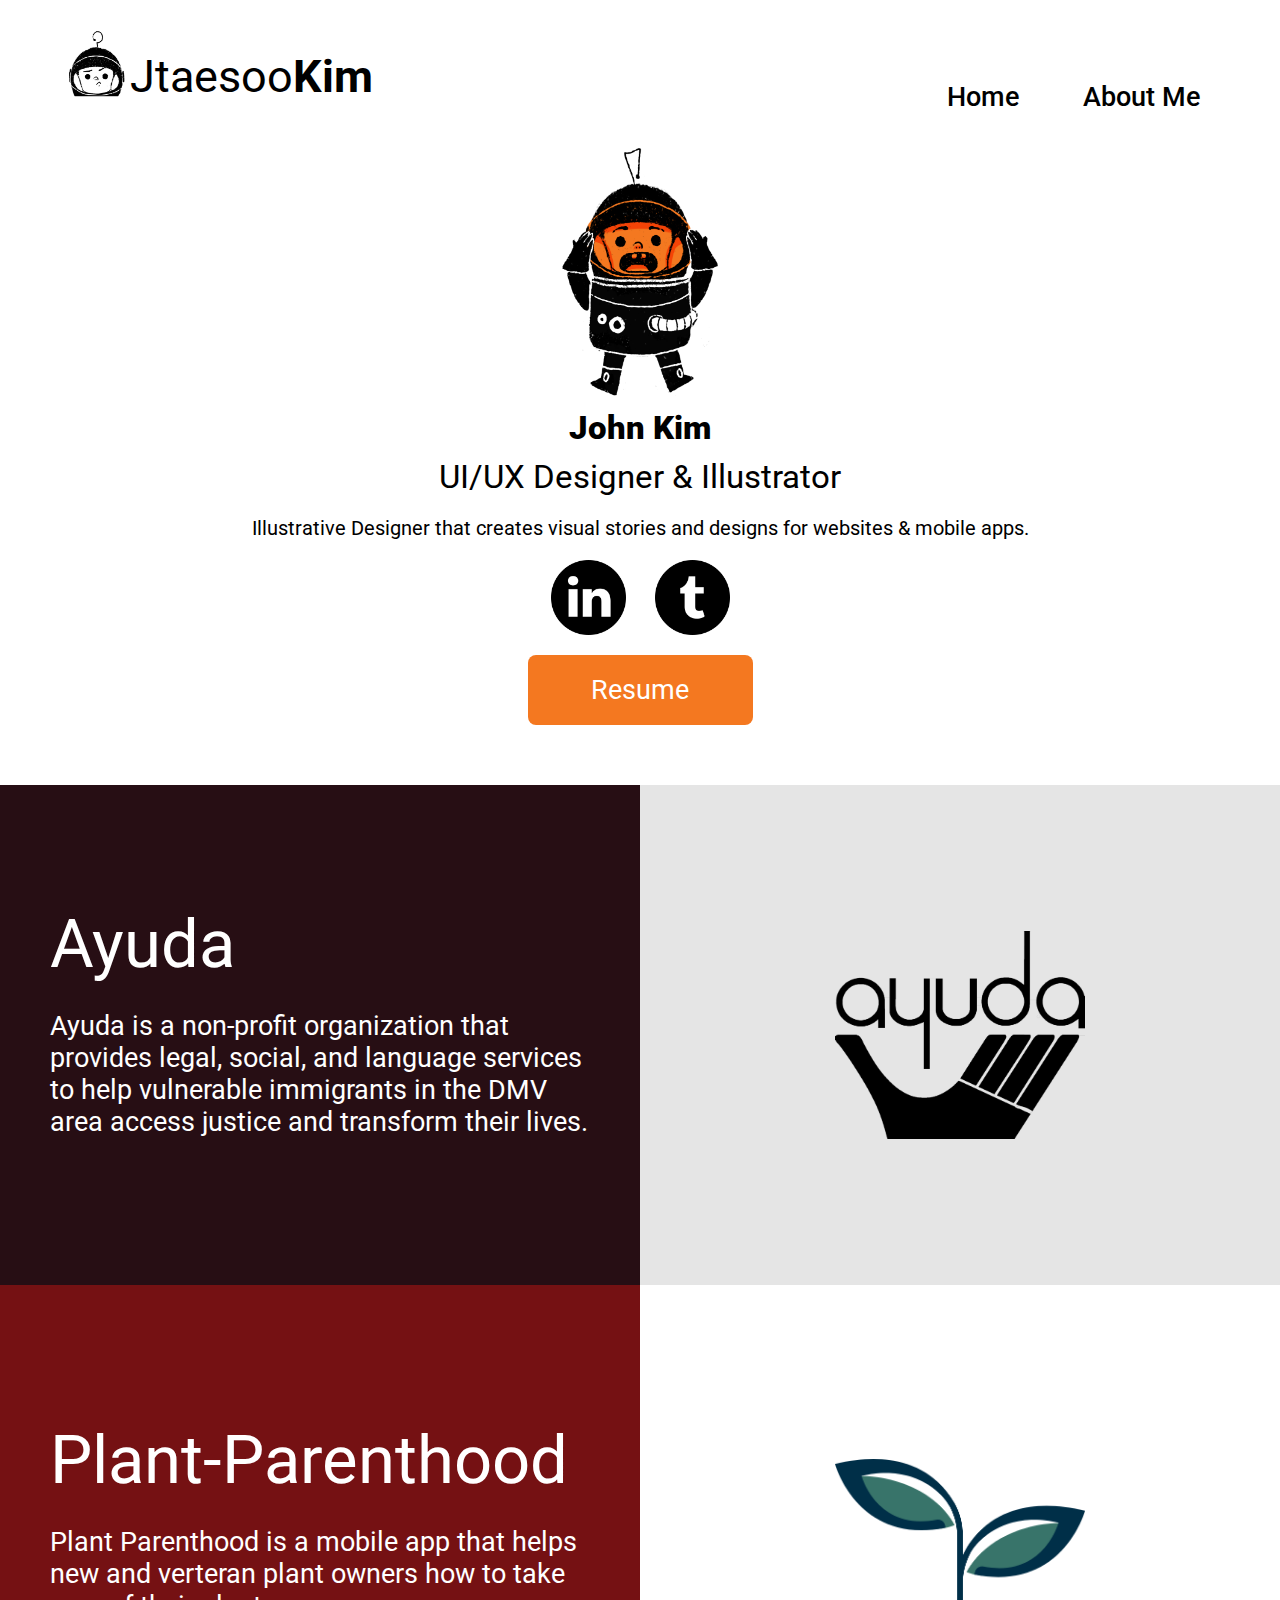
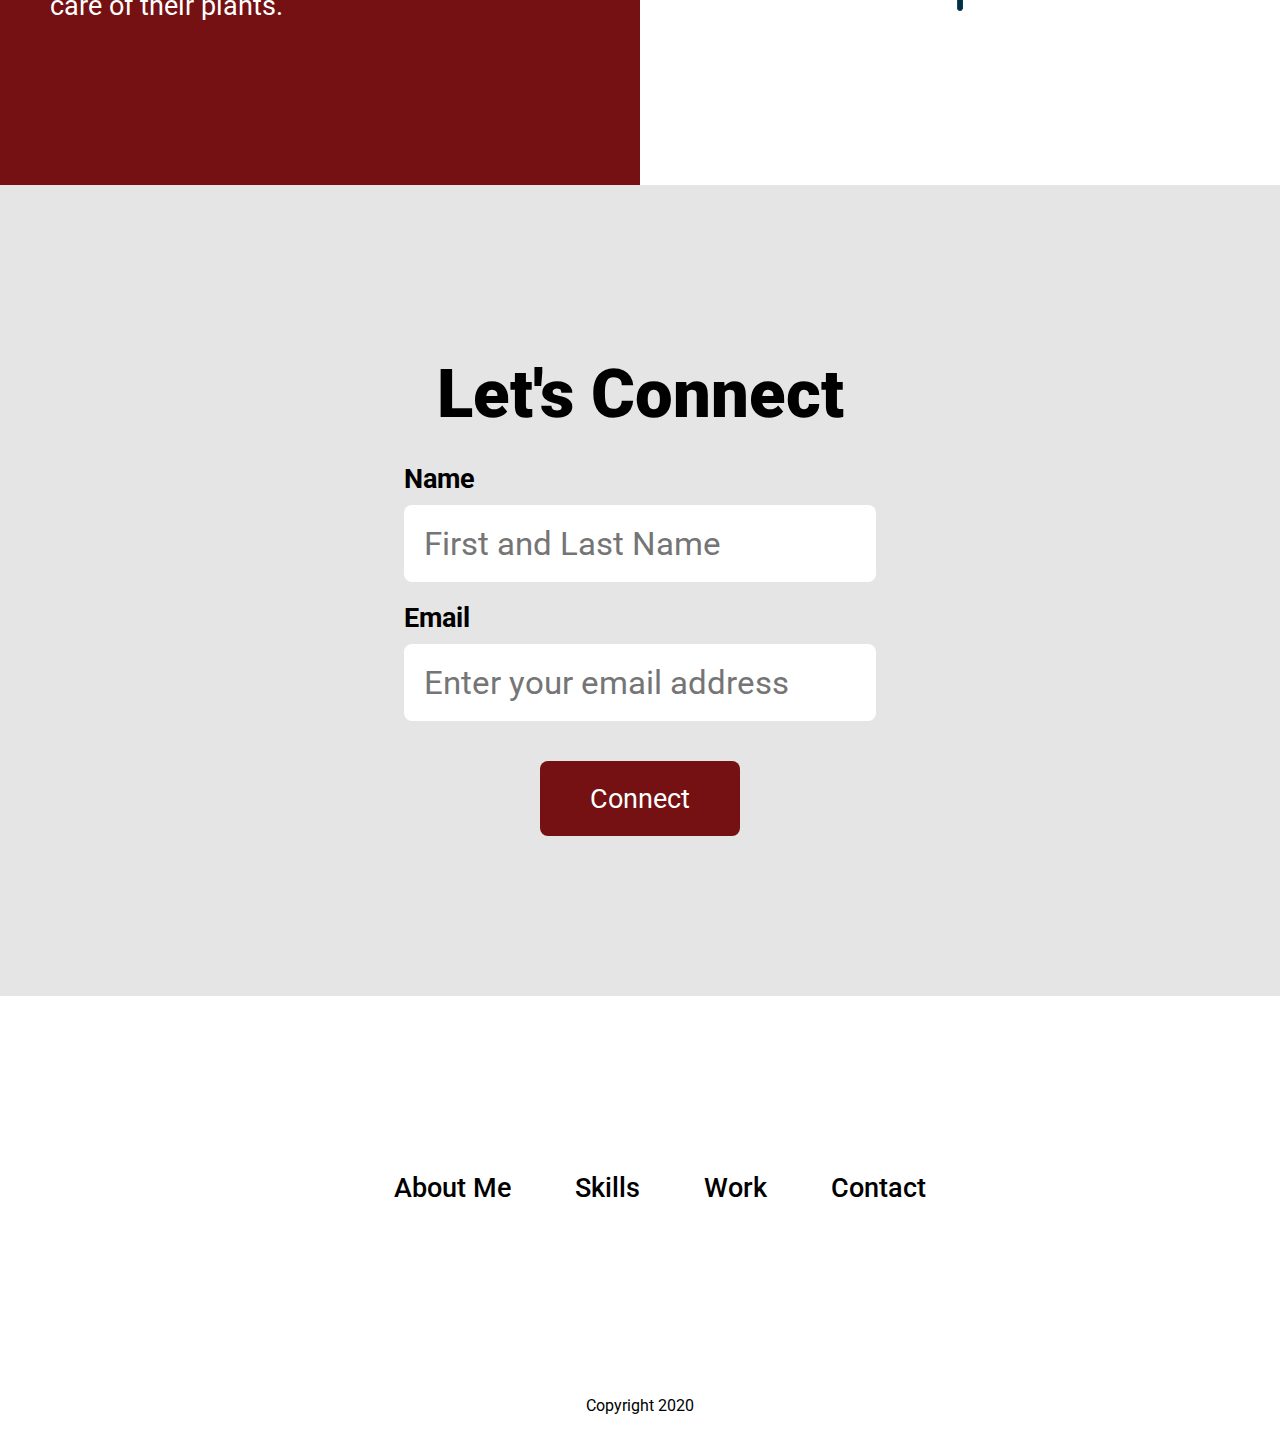
==== index.html @ 4cfc7bf6 "123" ====
<!DOCTYPE html>
<html lang="en">
<head>
    <meta charset="UTF-8">
    <meta name="viewport" content="width=device-width, initial-scale=1.0">
    <title>JTaesooKim</title>
    <link rel="stylesheet" href="./css/index.css">
    <link href='http://fonts.googleapis.com/css?family=Roboto:400,100,100italic,300,300italic,400italic,500,500italic,700,700italic,900italic,900' rel='stylesheet' type='text/css'>
</head>
<body>
<!-- TOP NAVIGATION -->
    <header class="navigation">
        <div class="header">
            <div class="left-header">
                <a href="/index.html"><img src="/images/Website_Icon.png"></a>
                <a href="/index.html"><p>Jtaesoo<b>Kim</b></p></a>
            </div>
            <nav class="right-header">
                <ul class="navBar">
                    <li><a class="nav-Home" href="index.html">Home</a></li>
                    <li><a class="nav-Aboutme" href="html/about.html">About Me</a></li>
                </ul>
            </nav>
        </div>
    </header>
<!-- Short Bio -->
    <section class="intro">
        <div class="info-left">
            <div class="bioINFO">
                <img class="mobile-char" src="/images/Character.png">
                <h1>John Kim</h1>
                <h2>UI/UX Designer & Illustrator</h2>
                <p>Illustrative Designer that creates visual stories and designs for websites & mobile apps.</p>
            </div>
            <div class="socialIcons">
                <img id="linkedin" class="icons" src="./images/001-linkedin.png">
                <img id="tumblr" class="icons" src="./images/002-twitter.png">
            </div>
            <button class="resumebtn">Resume</button>
        </div>
        <div class="info-right">
            <img class="profilePIC" src="./images/Character.png">
        </div>
    </section>
<!-- Projects -->
    <section class="projects">
        <div class="ayuda">
            <h1 class="mobile-Proj">Projects</h1>
            <div class="border project1-info">
                <div class="project-content">
                    <h2>Ayuda</h2>
                    <p>Ayuda is a non-profit organization that provides legal, social, and language services to help vulnerable immigrants in the DMV area access justice and transform their lives.</p>
                </div>
            </div>
            <div class="border ayuda-logo">
                <img id="ayuda-logo-img" src="./images/ayudaicon.png">
            </div>
        </div>
        <div class="plantp">
            <div class="border project2-info">
                <div class="project-content">
                    <h2>Plant-Parenthood</h2>
                    <p>Plant Parenthood is a mobile app that helps new and verteran plant owners how to take care of their plants.</p>
                </div>
            </div>
            <div class="border plantp-logo">
                <img id="plantp-logo-img" src="./images/ppicon.png">
            </div>
        </div>
    </section>
<!-- Connect -->
    <form class="connect">
        <div class="connect-container connect-h1">
            <h1>Let's Connect</h1>
        </div>
        <div class="connect-container connect-input-section">
            <div class="connect-content name-section">
                <div class="content-label"><label><b>Name</b></label></div>
                <div><input type="text" placeholder="First and Last Name"></div>
            </div>
            <div class="connect-content email-section">
                <div class="content-label"><label><b>Email</b></label></div>
                <div><input type="text" placeholder="Enter your email address"></div>
            </div>
            <div class="connect-content">
                <button id="submitbtn" type="submit">Connect</button>
            </div>
        </div>
    </form>
<!-- Footer -->
    <footer class="site-footer">
        <ul class="footer-links">
            <li><a href="#">About Me</a></li>
            <li><a href="#">Skills</a></li>
            <li><a href="#">Work</a></li>
            <li><a href="#">Contact</a></li>
        </ul>
    </footer>
    <div class="copyright">
        <p>Copyright 2020</p>
    </div>
</body>
</html>
---- css/index.css ----
h1, h2, h3, h4, h5, h6, p, button, a, ul, li, input, label {
    font-family: 'Roboto', sans-serif;
}
h1 {
    font-size: 50pt;
    font-weight: 900;
    margin: 10px 0 10px 0;
}
h2 {
    font-size: 50pt;
    font-weight: 400;
    margin: 10px 0 10px 0;
}
body {
    margin: 0;
}
label {
    font-size: 20pt;
}
input {
    height: 75px;
    width: 50vh;
    font-size: 25pt;
    background-color: #ffffff;
    border-radius: 8px;
    border: none;
    padding-left: 20px;
}
input:focus {
    outline-color: #751113;
    outline-style: solid;
    outline-width: 3px;
}
button:focus {
    outline: none;
}
.content-label {
    margin-bottom: 10px;
}
/* Navigation */
.left-header a {
    text-decoration: none;
    color: black;
}
.navigation {
    margin: 25px 50px 0 50px;
}
.bioINFO p {
    font-size: 25pt;
}
.info-left {
    width: 500px;
}
.header {
    display: flex;
    flex-direction: row;
}
.header .left-header img {
    width: 90px;
    height: 75px;
}
.left-header {
    display: flex;
    flex-direction: row;
    flex-grow: 1;
}
.left-header p {
    font-size: 45px;
    margin-top: 25px;
    margin-left: -10px;
}
.right-header .navBar {
    list-style-type: none;
    padding-top: 40px;
}
.nav-Home:hover {
    box-shadow: 0 3px #F47820;    
}
.nav-Home:active {
    transform: translateY(4px);
}
.nav-Aboutme:hover {
    box-shadow: 0 3px #F47820;
}
.navBar li {
    display: inline-block;
}
.navBar li a {
    font-size: 20pt;
    text-decoration: none;
    margin: 0 30px 0 30px;
    color: black;
    font-weight: 500;
}
/* Info Section */
.mobile-char {
    display: none;
}
.intro {
    display: flex;
    justify-content: space-between;
    margin-bottom: 80px;
}
.info-left {
    padding: 100px 100px 0 200px;
    justify-content: center;
    align-items: center;
}
.info-right {
    padding: 50px 100px 0 100px;
}
.profilePIC {
    height: 800px;
    padding-right: 200px;
}
.icons {
    width: 100px;
    padding: 0 0 16px 0;
}
.icons:hover {
    opacity: 0.7;
}
.icons:active {
    opacity: initial;
    transform: translateY(4px);
}
#linkedin {
    margin-right: 25px;
}
.resumebtn {
    border-radius: 8px;
    background-color: #F47820;
    border: none;
    color: white;
    width: 225px;
    height: 70px;
    font-size: 20pt;
}
.resumebtn:hover {
    opacity: 0.7;
}
.resumebtn:active {
    opacity: initial;
    background-color: #e05e00;
    box-shadow: 0 5px #666;
    transform: translateY(4px);
}
/* Projects */
.mobile-Proj {
    display: none;
}
.projects {
    display: flex;
    flex-direction: column;
    color: white;
}
.border {
    width: 50%;
    height: 500px;
}
.ayuda {
    display: flex;
    flex-direction: row;
}
#ayuda-logo-img {
    width: 250px;
}
.plantp{
    display: flex;
    flex-direction: row;
}
#plantp-logo-img {
    width: 250px;
}
.project1-info {
    display: flex;
    align-items: center;
    background-color: #270E14;
}
.ayuda-logo {
    display: flex;
    justify-content: center;
    align-items: center;
    background-color: #E5E5E5;
}
.project2-info {
    display: flex;
    align-items: center;
    background-color: #751113;
}
.plantp-logo {
    display: flex;
    justify-content: center;
    align-items: center;
    background-color: #ffffff;
}
.projects h2 {
    margin: 0;
}
.project-content{
    padding: 50px;
}
.project-content p {
    font-size: 20pt;
}
/* Connect Section */
.connect {
    padding: 160px 0 160px 0;
    background-color: #E5E5E5;
}
.connect-container{
    display: flex;
    justify-content: center;
    align-items: center;
}
.connect-input-section {
    height: 200px;
}
.name-section {
    display: flex;
    flex-direction: column;
}
.connect-content {
    display: inline-block;
}
.email-section {
    margin: 0 20px 0 20px;
}
#submitbtn {
    margin-top: 45px;
    height: 75px;
    width: 200px;
    border-radius: 8px;
    border: none;
    background-color: #751113;
    color: white;
    font-size: 20pt;
}
#submitbtn:hover {
    opacity: 0.7;
}
#submitbtn:active {
    opacity: initial;
    background-color: #5a0607;
    box-shadow: 0 5px #666;
    transform: translateY(4px);
}
/* Footer */
.site-footer {
    margin-top: 160px;
    display: flex;
    justify-content: center;
    align-items: center;
}
.footer-links li {
    display: inline-block;
}
.footer-links li a {
    font-size: 20pt;
    text-decoration: none;
    padding: 0 30px 0 30px;
    color: black;
    font-weight: 500;
}
.copyright {
    margin-top: 160px;
    display: flex;
    justify-content: center;
    align-items: center;
}
@media only screen and (max-width: 1000px) {
    /* Navigation */
    .navigation {
        margin: 0px;
    }
    .header {
        display: flex;
        flex-direction: row;
    }
    .header .left-header img {
        height: auto;
        width: 72px;
    }
    .left-header {
        display: flex;
        flex-direction: row;
        flex-grow: 1;
    }
    .left-header p {
        font-size: 30px;
        margin-top: 25px;
        margin-left: -10px;
    }
    .right-header {
        display: none;
    }
    .nav-Home:hover {
        box-shadow: 0 3px #F47820;    
    }
    .nav-Home:active {
        transform: translateY(4px);
    }
    .nav-Aboutme:hover {
        box-shadow: 0 3px #F47820;
    }
    .navBar li {
        display: inline-block;
    }
    .navBar li a {
        font-size: 20pt;
        text-decoration: none;
        padding: 0 30px 0 30px;
        color: black;
        font-weight: 500;
    }
    /* Projects */
    .mobile-Proj {
        font-size: 25pt;
        display: flex;
        justify-content: center;
        color: black;
        margin: 160px 0 40px 0;
    }
    .border.project1-info {
        display: none;
    }
    .border.project2-info {
        display: none;
    }
    .border {
        width: auto;
        height: 350px;
    }
    .ayuda {
        display: block;
    }
    #ayuda-logo-img {
        width: 250px;
    }
    .plantp{
        display: block;
        justify-content: center;
    }
    /* Form */

    /* Footer */
    .site-footer {
        margin-top: 160px;
    }
}
@media only screen and (max-width: 1705px) {
    /* Info */
    .mobile-char {
        display: block;
        margin-left: auto;
        margin-right: auto;
        height: 250px;
    }
    .intro {
        display: flex;
        flex-direction: column;
        margin-bottom: 0;
    }
    .bioINFO h1 {
        display: flex;
        justify-content: center;
        font-size: 25pt;
        
    }
    .bioINFO h2 {
        display: flex;
        justify-content: center;
        text-align: center;
        font-size: 25pt;
        padding: 0 70px;
    }
    .bioINFO p {
        text-align: center;
        font-size: 15pt;
        padding: 0 20px;
    }
    .info-left {
        display: flex;
        flex-direction: column;
        justify-content: center;
        padding: 0;
        width: 100%;
    }
    .info-right {
        display: none;
    }
    .icons {
        pointer-events: none;
        width: 75px;
        padding: 0 0 16px 0;
    }
    #linkedin {
        margin-right: 25px;
    }
    .resumebtn {
        pointer-events: none;
        margin-bottom: 60px;
    }
}
@media only screen and (max-width: 1400px) {
    .connect-container{
        display: flex;
        flex-direction: column;
        justify-content: center;
        align-items: center;
    }
    .connect-input-section {
        height: 100%;
        margin-bottom: 0;
    }
    input {
        box-shadow: none;
        outline-style: none;
    }
    .name-section {
        display: block;
    }
    .email-section {
        margin: 0 0px 0 0px;
    }
    #submitbtn {
        margin-top: 20px;
        height: 75px;
        width: 200px;
        border-radius: 8px;
        border: none;
        background-color: #751113;
        color: white;
        font-size: 20pt;
    }
    .connect-content {
        display: block;
        margin-top: 20px;
    }
    #submitbtn {
        pointer-events: none;
    }
}
@media only screen and (max-width: 650px) {
    input {
        width: 275px;
        font-size: 16pt;
        padding: 0;
        text-align: center;
    }
}
@media only screen and (max-width: 420px) {
    .connect-container.connect-h1 h1 {
        text-align: center;
    }
}
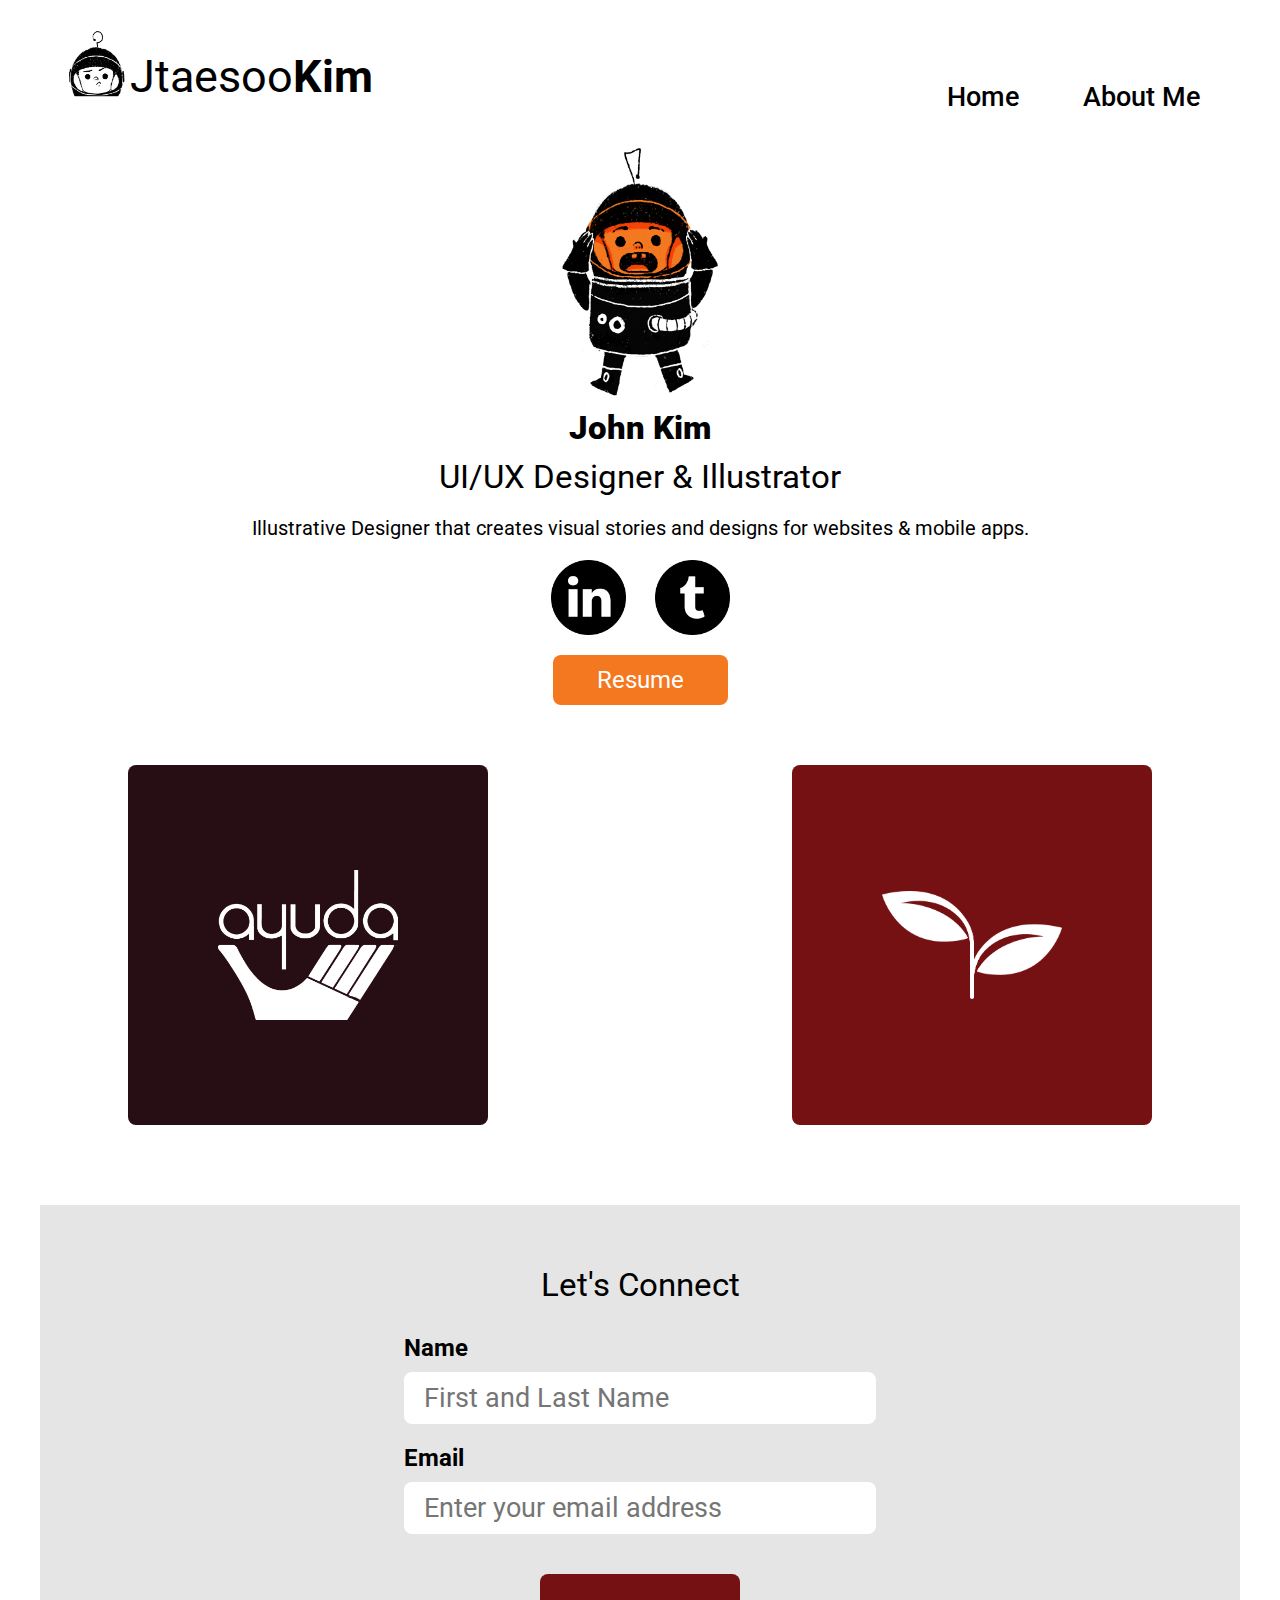
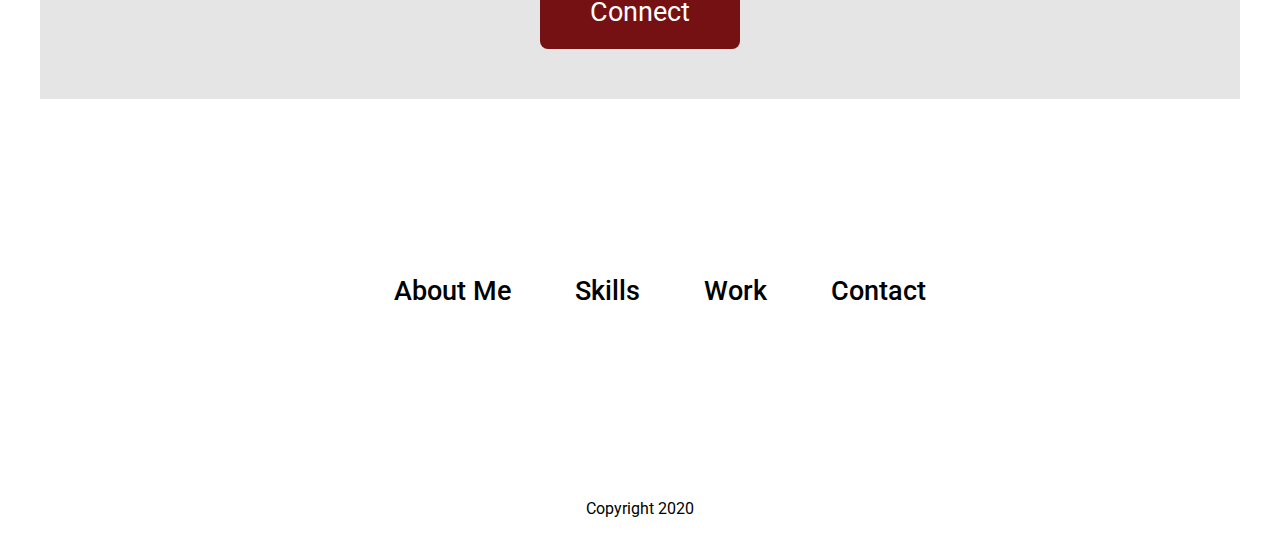
==== commit 7b922950: "123" ====
--- a/index.html
+++ b/index.html
@@ -5,14 +5,14 @@
     <meta name="viewport" content="width=device-width, initial-scale=1.0">
     <title>JTaesooKim</title>
     <link rel="stylesheet" href="./css/index.css">
-    <link href='http://fonts.googleapis.com/css?family=Roboto:400,100,100italic,300,300italic,400italic,500,500italic,700,700italic,900italic,900' rel='stylesheet' type='text/css'>
+    <link href='https://fonts.googleapis.com/css?family=Roboto:400,100,100italic,300,300italic,400italic,500,500italic,700,700italic,900italic,900' rel='stylesheet' type='text/css'>
 </head>
 <body>
 <!-- TOP NAVIGATION -->
     <header class="navigation">
         <div class="header">
             <div class="left-header">
-                <a href="/index.html"><img src="/images/Website_Icon.png"></a>
+                <a href="/index.html"><img src="./images/Website_Icon.png"></a>
                 <a href="/index.html"><p>Jtaesoo<b>Kim</b></p></a>
             </div>
             <nav class="right-header">
@@ -27,7 +27,7 @@
     <section class="intro">
         <div class="info-left">
             <div class="bioINFO">
-                <img class="mobile-char" src="/images/Character.png">
+                <img class="mobile-char" src="./images/Character.png">
                 <h1>John Kim</h1>
                 <h2>UI/UX Designer & Illustrator</h2>
                 <p>Illustrative Designer that creates visual stories and designs for websites & mobile apps.</p>
@@ -45,33 +45,16 @@
 <!-- Projects -->
     <section class="projects">
         <div class="ayuda">
-            <h1 class="mobile-Proj">Projects</h1>
-            <div class="border project1-info">
-                <div class="project-content">
-                    <h2>Ayuda</h2>
-                    <p>Ayuda is a non-profit organization that provides legal, social, and language services to help vulnerable immigrants in the DMV area access justice and transform their lives.</p>
-                </div>
-            </div>
-            <div class="border ayuda-logo">
-                <img id="ayuda-logo-img" src="./images/ayudaicon.png">
-            </div>
+            <img id="ayuda-logo-img" src="./images/ayudaicon_white.png">
         </div>
         <div class="plantp">
-            <div class="border project2-info">
-                <div class="project-content">
-                    <h2>Plant-Parenthood</h2>
-                    <p>Plant Parenthood is a mobile app that helps new and verteran plant owners how to take care of their plants.</p>
-                </div>
-            </div>
-            <div class="border plantp-logo">
-                <img id="plantp-logo-img" src="./images/ppicon.png">
-            </div>
+            <img id="plantp-logo-img" src="./images/ppicon_white.png">
         </div>
     </section>
 <!-- Connect -->
     <form class="connect">
         <div class="connect-container connect-h1">
-            <h1>Let's Connect</h1>
+            <h2>Let's Connect</h2>
         </div>
         <div class="connect-container connect-input-section">
             <div class="connect-content name-section">
--- a/css/index.css
+++ b/css/index.css
@@ -15,12 +15,12 @@
     margin: 0;
 }
 label {
+    font-size: 18pt;
+}
+input {
+    height: 50px;
+    width: 50vh;
     font-size: 20pt;
-}
-input {
-    height: 75px;
-    width: 50vh;
-    font-size: 25pt;
     background-color: #ffffff;
     border-radius: 8px;
     border: none;
@@ -114,7 +114,7 @@
     padding-right: 200px;
 }
 .icons {
-    width: 100px;
+    width: 75px;
     padding: 0 0 16px 0;
 }
 .icons:hover {
@@ -132,9 +132,9 @@
     background-color: #F47820;
     border: none;
     color: white;
-    width: 225px;
-    height: 70px;
-    font-size: 20pt;
+    width: 175px;
+    height: 50px;
+    font-size: 18pt;
 }
 .resumebtn:hover {
     opacity: 0.7;
@@ -146,66 +146,43 @@
     transform: translateY(4px);
 }
 /* Projects */
-.mobile-Proj {
-    display: none;
-}
 .projects {
     display: flex;
-    flex-direction: column;
-    color: white;
-}
-.border {
-    width: 50%;
+    flex-direction: row;
+    justify-content: space-between;
+    align-items: center;
+    margin: 0 10% 0 10%;
+}
+.ayuda {
+    display: flex;
+    justify-content: center;
+    align-items: center;
+    width: 500px;
     height: 500px;
-}
-.ayuda {
-    display: flex;
-    flex-direction: row;
+    background-color: #270E14;
+    border-radius: 8px;
+    margin-right: 20px;
+}
+.plantp {
+    display: flex;
+    justify-content: center;
+    align-items: center;
+    width: 500px;
+    height: 500px;
+    background-color: #751113;
+    border-radius: 8px;
+    margin-left: 20px;
 }
 #ayuda-logo-img {
     width: 250px;
 }
-.plantp{
-    display: flex;
-    flex-direction: row;
-}
 #plantp-logo-img {
     width: 250px;
 }
-.project1-info {
-    display: flex;
-    align-items: center;
-    background-color: #270E14;
-}
-.ayuda-logo {
-    display: flex;
-    justify-content: center;
-    align-items: center;
-    background-color: #E5E5E5;
-}
-.project2-info {
-    display: flex;
-    align-items: center;
-    background-color: #751113;
-}
-.plantp-logo {
-    display: flex;
-    justify-content: center;
-    align-items: center;
-    background-color: #ffffff;
-}
-.projects h2 {
-    margin: 0;
-}
-.project-content{
-    padding: 50px;
-}
-.project-content p {
-    font-size: 20pt;
-}
 /* Connect Section */
 .connect {
-    padding: 160px 0 160px 0;
+    margin: 80px 40px 0 40px;
+    padding: 50px 0 50px 0;
     background-color: #E5E5E5;
 }
 .connect-container{
@@ -228,13 +205,13 @@
 }
 #submitbtn {
     margin-top: 45px;
-    height: 75px;
-    width: 200px;
+    height: 50px;
+    width: 150px;
     border-radius: 8px;
     border: none;
     background-color: #751113;
     color: white;
-    font-size: 20pt;
+    font-size: 18pt;
 }
 #submitbtn:hover {
     opacity: 0.7;
@@ -314,33 +291,7 @@
         font-weight: 500;
     }
     /* Projects */
-    .mobile-Proj {
-        font-size: 25pt;
-        display: flex;
-        justify-content: center;
-        color: black;
-        margin: 160px 0 40px 0;
-    }
-    .border.project1-info {
-        display: none;
-    }
-    .border.project2-info {
-        display: none;
-    }
-    .border {
-        width: auto;
-        height: 350px;
-    }
-    .ayuda {
-        display: block;
-    }
-    #ayuda-logo-img {
-        width: 250px;
-    }
-    .plantp{
-        display: block;
-        justify-content: center;
-    }
+
     /* Form */
 
     /* Footer */
@@ -348,7 +299,7 @@
         margin-top: 160px;
     }
 }
-@media only screen and (max-width: 1705px) {
+@media only screen and (max-width: 1700px) {
     /* Info */
     .mobile-char {
         display: block;
@@ -361,13 +312,13 @@
         flex-direction: column;
         margin-bottom: 0;
     }
-    .bioINFO h1 {
+    h1 {
         display: flex;
         justify-content: center;
         font-size: 25pt;
         
     }
-    .bioINFO h2 {
+    h2 {
         display: flex;
         justify-content: center;
         text-align: center;
@@ -403,6 +354,20 @@
     }
 }
 @media only screen and (max-width: 1400px) {
+    .ayuda {
+        width: 40vh;
+        height: 40vh;
+    }
+    .plantp {
+        width: 40vh;
+        height: 40vh;
+    }
+    #ayuda-logo-img {
+        width: 20vh;
+    }
+    #plantp-logo-img {
+        width: 20vh;
+    }
     .connect-container{
         display: flex;
         flex-direction: column;
@@ -442,15 +407,23 @@
     }
 }
 @media only screen and (max-width: 650px) {
+    .projects {
+        flex-direction: column;
+    }
+    .ayuda {
+        width: 40vh;
+        height: 40vh;
+        margin: 20px 20px 20px 20px;
+    }
+    .plantp {
+        width: 40vh;
+        height: 40vh;
+        margin: 20px 20px 20px 20px;
+    }
     input {
         width: 275px;
         font-size: 16pt;
         padding: 0;
         text-align: center;
     }
-}
-@media only screen and (max-width: 420px) {
-    .connect-container.connect-h1 h1 {
-        text-align: center;
-    }
 }